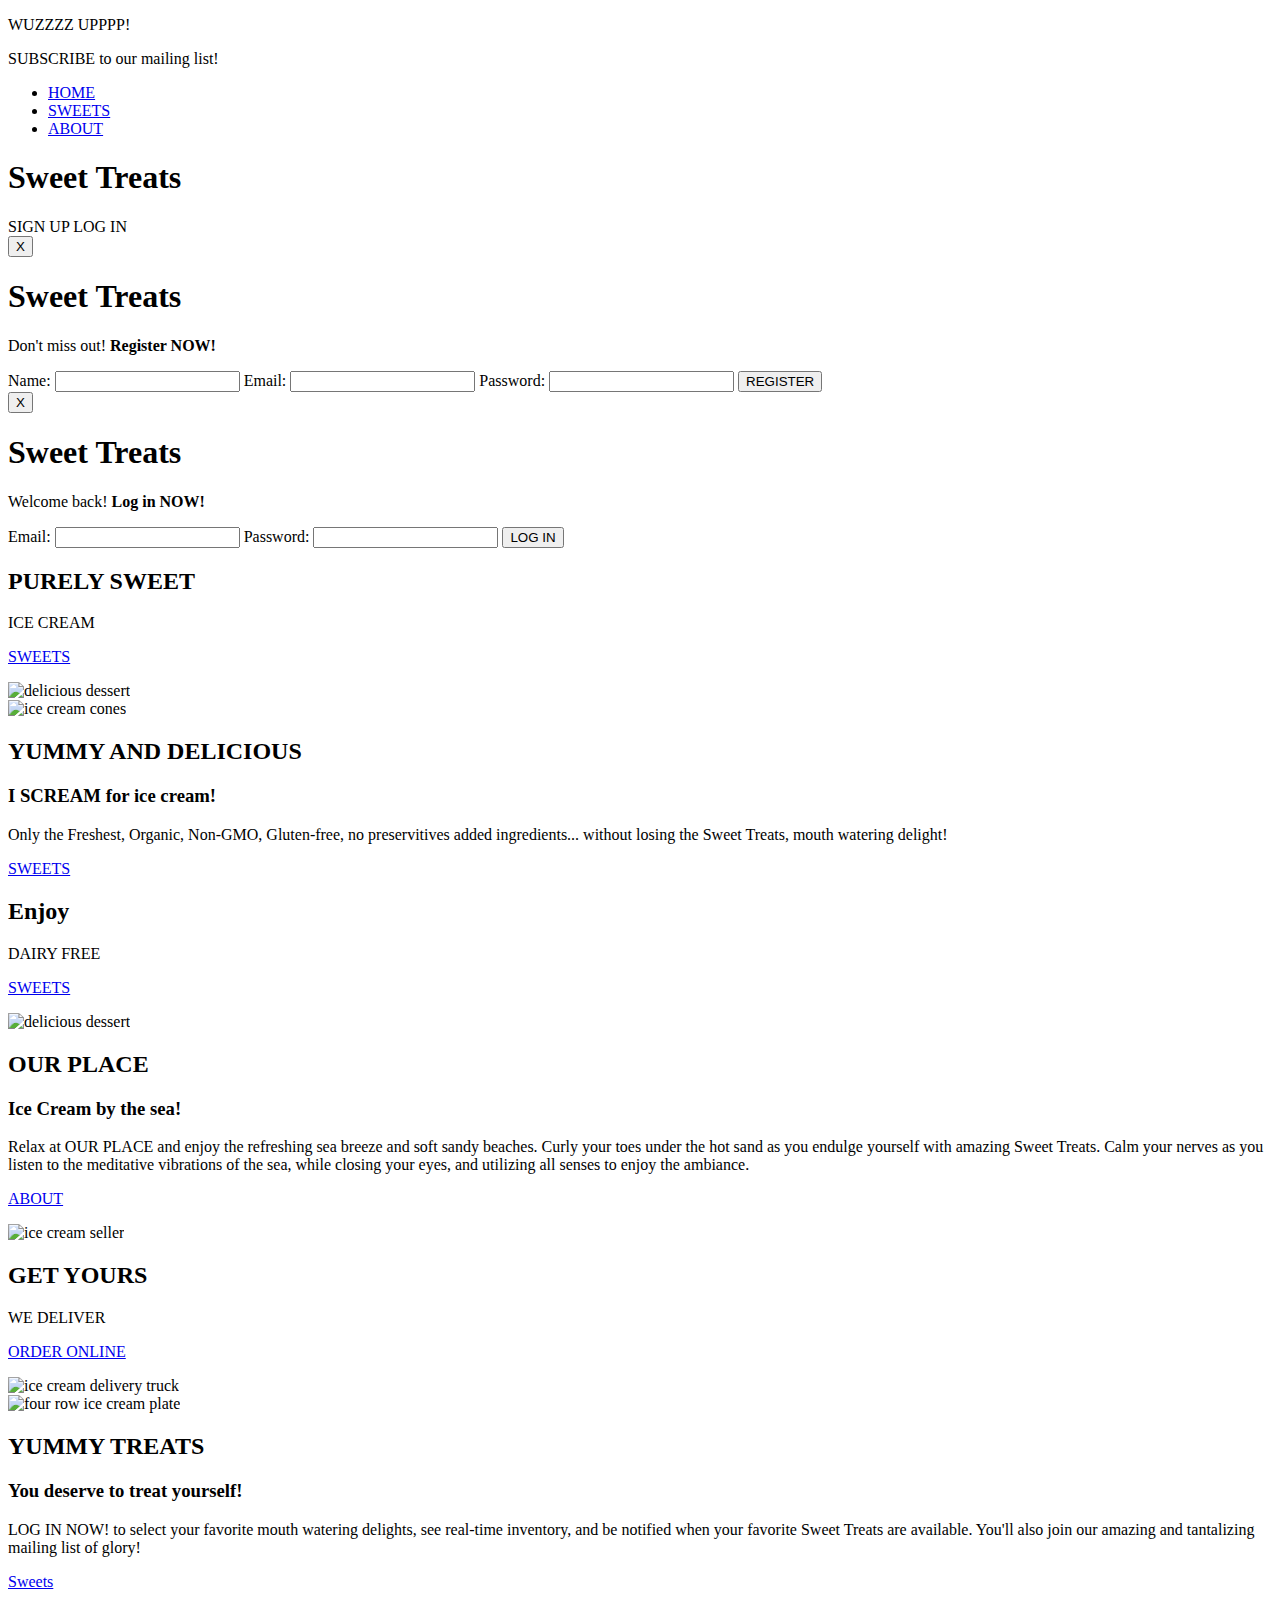
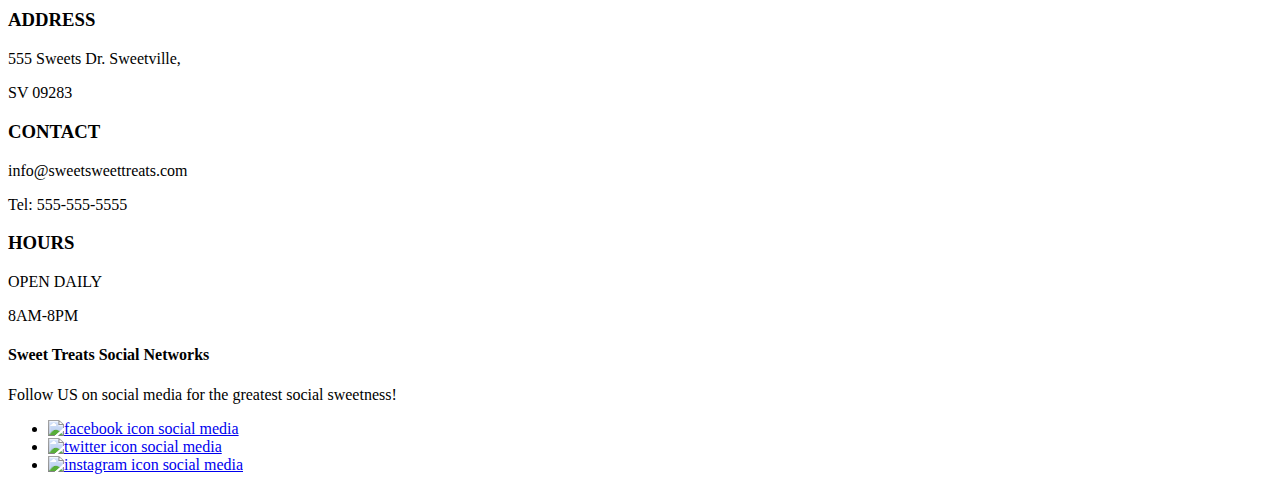
==== index.html @ 9bd10aa0 "Update index.html" ====
<!DOCTYPE html>
<html lang="en">
  <head>
    <meta charset="UTF-8" />
    <meta http-equiv="X-UA-Compatible" content="IE=edge" />
    <meta name="viewport" content="width=device-width, initial-scale=1.0" />
    <link rel="preconnect" href="https://fonts.googleapis.com" />
    <link rel="preconnect" href="https://fonts.gstatic.com" crossorigin />
    <link
      href="https://fonts.googleapis.com/css2?family=Princess+Sofia&display=swap"
      rel="stylesheet"
    />
    <link
      href="https://fonts.googleapis.com/css2?family=Roboto&display=swap"
      rel="stylesheet"
    />

    <link
      href="https://fonts.googleapis.com/css2?family=Montserrat:wght@700&display=swap"
      rel="stylesheet"
    />
    <link rel="icon" href="img/favicon32.png" />
    <link rel="stylesheet" href="css/index.css" />
    <title>Sweet Treats</title>
  </head>
  <body>
    <p>WUZZZZ UPPPP!</p>
    <!-- Announcement Banner START -->
    <section class="announcement-banner">
      <p>SUBSCRIBE to our mailing list!</p>
    </section>
    <!-- Announcement Banner END -->

    <!-- Header START -->
    <header class="main-header">
      <nav class="width3">
        <ul class="nav-menu">
          <li><a href="index.html">HOME</a></li>

          <li><a href="flavors.html">SWEETS</a></li>
          <!-- <li><a href="inventory.html">ORDER ONLINE</a></li> -->
          <li><a href="about.html">ABOUT</a></li>
        </ul>
      </nav>
      <div class="width3"><h1 class="brand">Sweet Treats</h1></div>
      <div class="width3 log-in">
        <a id="sign-up">SIGN UP</a>
        <a id="log-in">LOG IN</a>
      </div>
    </header>
    <!-- Header END -->

    <!-- SIGN UP FORM START  -->
    <section class="form-container animate hidden">
      <button class="form-close-btn dark-button" type="button">X</button>
      <div class="form-brand">
        <h1 class="brand">Sweet Treats</h1>
      </div>
      <p>Don't miss out! <strong>Register NOW!</strong></p>
      <div id="register-message" class="register-message"></div>
      <form
        id="register"
        class="form-input-container"
        name="st-register"
        method="POST"
      >
        <label for="name">Name:</label>
        <input type="text" name="name" maxlength="256" required />
        <label for="email">Email:</label>
        <input type="email" name="email" maxlength="256" required />
        <label for="password">Password:</label>
        <input type="password" name="password" maxlength="256" required />
        <button class="dark-button" type="submit">REGISTER</button>
      </form>
    </section>

    <!-- SIGN UP FORM END -->

    <!-- LOG IN FORM START  -->
    <section class="form-container animate hidden">
      <button class="form-close-btn dark-button" type="button">X</button>
      <div class="form-brand">
        <h1 class="brand">Sweet Treats</h1>
      </div>
      <p>Welcome back! <strong>Log in NOW!</strong></p>
      <div id="login-message" class="login-message"></div>

      <form
        id="login"
        class="form-input-container"
        name="st-login"
        method="POST"
      >
        <label for="email">Email:</label>
        <input type="email" name="email" maxlength="256" required />
        <label for="password">Password:</label>
        <input
          id="password"
          type="password"
          name="password"
          maxlength="256"
          required
        />
        <button class="dark-button" type="submit">LOG IN</button>
      </form>
    </section>

    <!-- LOG IN FORM END -->

    <!-- Menu START -->
    <section class="menu-section">
      <h2 class="white-font z-text">PURELY SWEET</h2>
      <p class="menu-text white-font z-text">ICE CREAM</p>
      <p>
        <a class="button white-font z-text" href="flavors.html">SWEETS</a>
      </p>
      <img class="menu-img" src="img/menu-bg.png" alt="delicious dessert" />
    </section>
    <!-- Menu END -->

    <!-- FLavors START -->
    <section class="flavors-section overflow">
      <div class="width2 overflow">
        <img src="img/ice-cream.jpg" alt="ice cream cones" />
      </div>
      <div class="width2 flavors-text">
        <div class="text-width">
          <h2>YUMMY AND DELICIOUS</h2>
          <h3>I SCREAM for ice cream!</h3>
          <p>
            Only the Freshest, Organic, Non-GMO, Gluten-free, no preservitives
            added ingredients... without losing the
            <span class="brand">Sweet Treats</span>, mouth watering delight!
          </p>
          <p>
            <a class="dark-button" href="flavors.html">SWEETS</a>
          </p>
        </div>
      </div>
    </section>
    <!-- Flavors END -->

    <!-- Enjoy START -->
    <section class="enjoy-section">
      <h2 class="mt white-font z-text">Enjoy</h2>
      <p class="enjoy-text white-font z-text">DAIRY FREE</p>
      <p>
        <a class="button white-font z-text" href="flavors.html">SWEETS</a>
      </p>
      <img
        class="enjoy-img"
        src="img/enjoy-ice-cream.png"
        alt="delicious dessert"
      />
    </section>
    <!-- Enjoy END -->

    <!-- Our place START -->
    <section class="ourplace-section overflow">
      <div class="width2 ourplace-text">
        <div>
          <h2>OUR PLACE</h2>
          <h3>Ice Cream by the sea!</h3>
          <p>
            Relax at OUR PLACE and enjoy the refreshing sea breeze and soft
            sandy beaches. Curly your toes under the hot sand as you endulge
            yourself with amazing <span class="brand">Sweet Treats</span>. Calm
            your nerves as you listen to the meditative vibrations of the sea,
            while closing your eyes, and utilizing all senses to enjoy the
            ambiance.
          </p>
          <p>
            <a class="dark-button" href="flavors.html">ABOUT</a>
          </p>
        </div>
      </div>
      <div class="width2 overflow">
        <img src="img/ice-cream-seller.jpg" alt="ice cream seller" />
      </div>
    </section>
    <!-- Our place END -->

    <!-- Get yours START -->
    <section class="getyours-section">
      <h2 class="mt white-font z-text">GET YOURS</h2>
      <p class="getyours-text white-font z-text">WE DELIVER</p>
      <p>
        <a class="button white-font z-text" href="flavors.html">ORDER ONLINE</a>
      </p>
      <img
        class="getyours-img"
        src="img/delivery-truck.png"
        alt="ice cream delivery truck"
      />
    </section>
    <!-- Get yours END -->

    <!-- Desserts START -->
    <section class="desserts-section overflow">
      <div class="width2 overflow">
        <img src="img/dessert.jpg" alt="four row ice cream plate" />
      </div>
      <div class="width2 desserts-text">
        <h2>YUMMY TREATS</h2>
        <h3>You deserve to treat yourself!</h3>
        <p>
          LOG IN NOW! to select your favorite mouth watering delights, see
          real-time inventory, and be notified when your favorite Sweet Treats
          are available. You'll also join our amazing and tantalizing mailing
          list of glory!
        </p>
        <p>
          <a class="dark-button" href="flavors.html">Sweets</a>
        </p>
      </div>
    </section>
    <!-- Desserts END -->

    <!-- Footer START -->
    <footer class="footer-section">
      <div class="address-text width2">
        <div class="width3 address-text-content">
          <h3>ADDRESS</h3>
          <p>555 Sweets Dr. Sweetville,</p>
          <p>SV 09283</p>
        </div>
        <div class="width3 address-text-content">
          <h3>CONTACT</h3>
          <p>info@sweetsweettreats.com</p>
          <p>Tel: 555-555-5555</p>
        </div>
        <div class="width3 address-text-content">
          <h3>HOURS</h3>
          <p>OPEN DAILY</p>
          <p>8AM-8PM</p>
        </div>
      </div>
      <!-- <div class="width2 mailing-list">
        <h3>JOIN our <span class="brand">Sweet Treats</span> MAILING LIST!</h3>
        <form name="contact" method="POST">
          <label for="email"
            >Email: <input type="email" name="email" maxlength="256" required
          /></label>
          <div data-netlify-recaptcha="true"></div>
          <button id="contact-btn" class="dark-button form-btn" type="submit">
            SUBSCRIBE
          </button>
        </form>
        <div> -->
      <div class="width2 social-img">
        <h4><span class="brand">Sweet Treats</span> Social Networks</h4>
        <p>Follow US on social media for the greatest social sweetness!</p>
        <ul>
          <li>
            <a href="https://twitter.com"
              ><img src="img/fb.svg" alt="facebook icon social media"
            /></a>
          </li>
          <li>
            <a href="https://facebook.com"
              ><img src="img/tweet.svg" alt="twitter icon social media"
            /></a>
          </li>
          <li>
            <a href="https://instagram.com"
              ><img src="img/instagram.svg" alt="instagram icon social media"
            /></a>
          </li>
        </ul>
      </div>
    </footer>
    <!-- Footer END -->
    <script src="js/index.js"></script>
  </body>
</html>
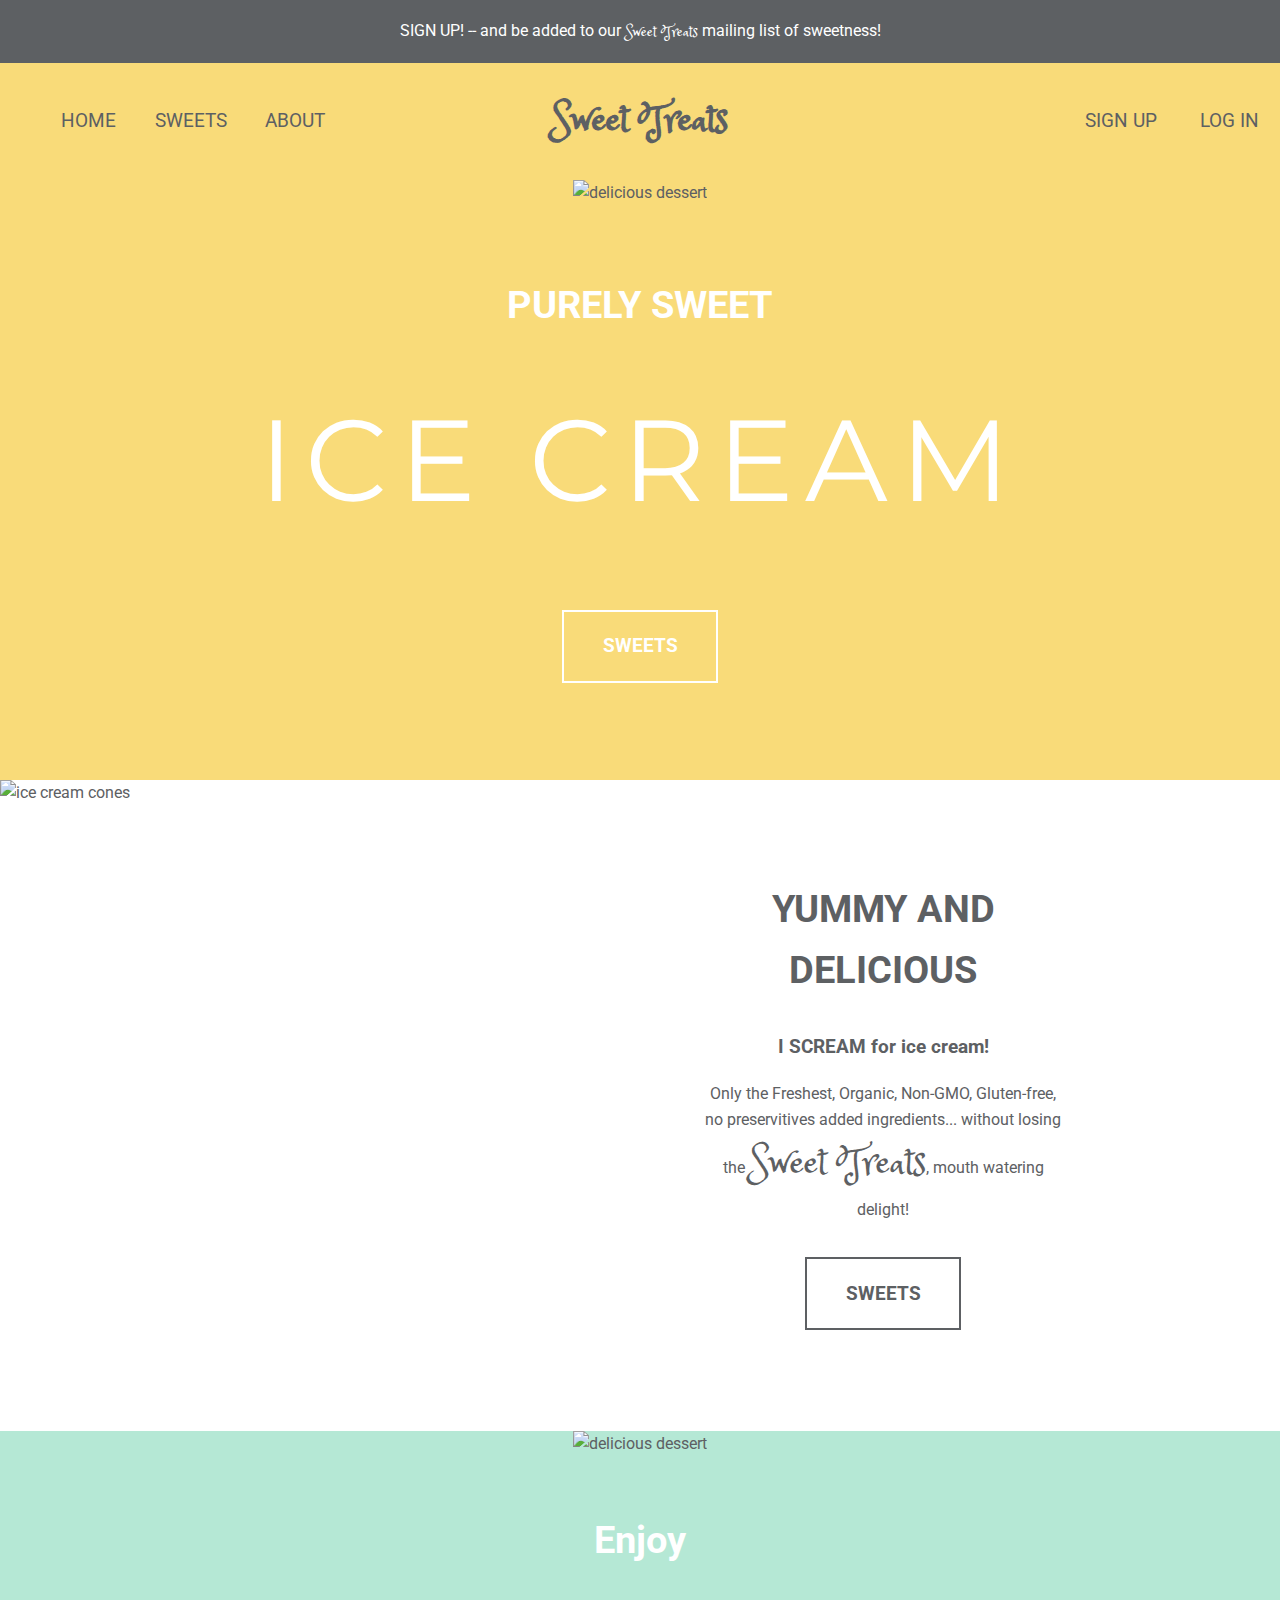
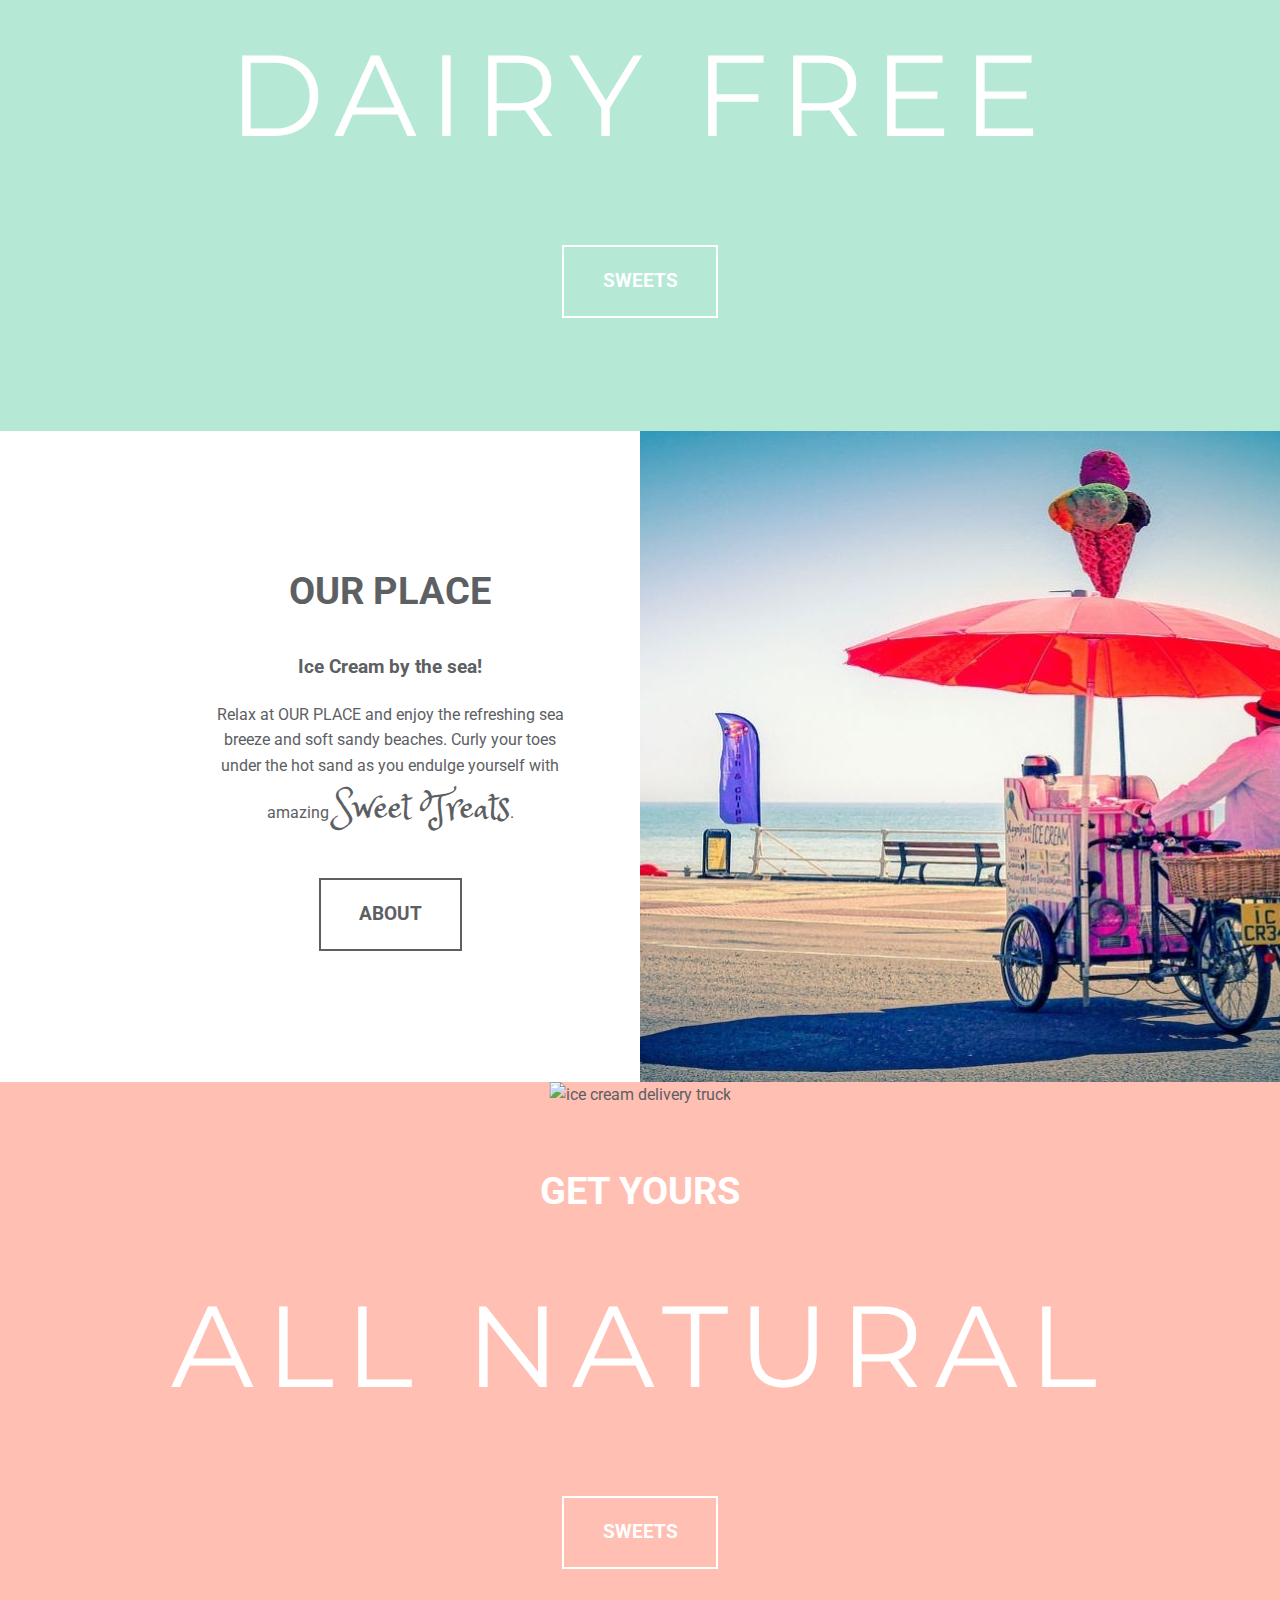
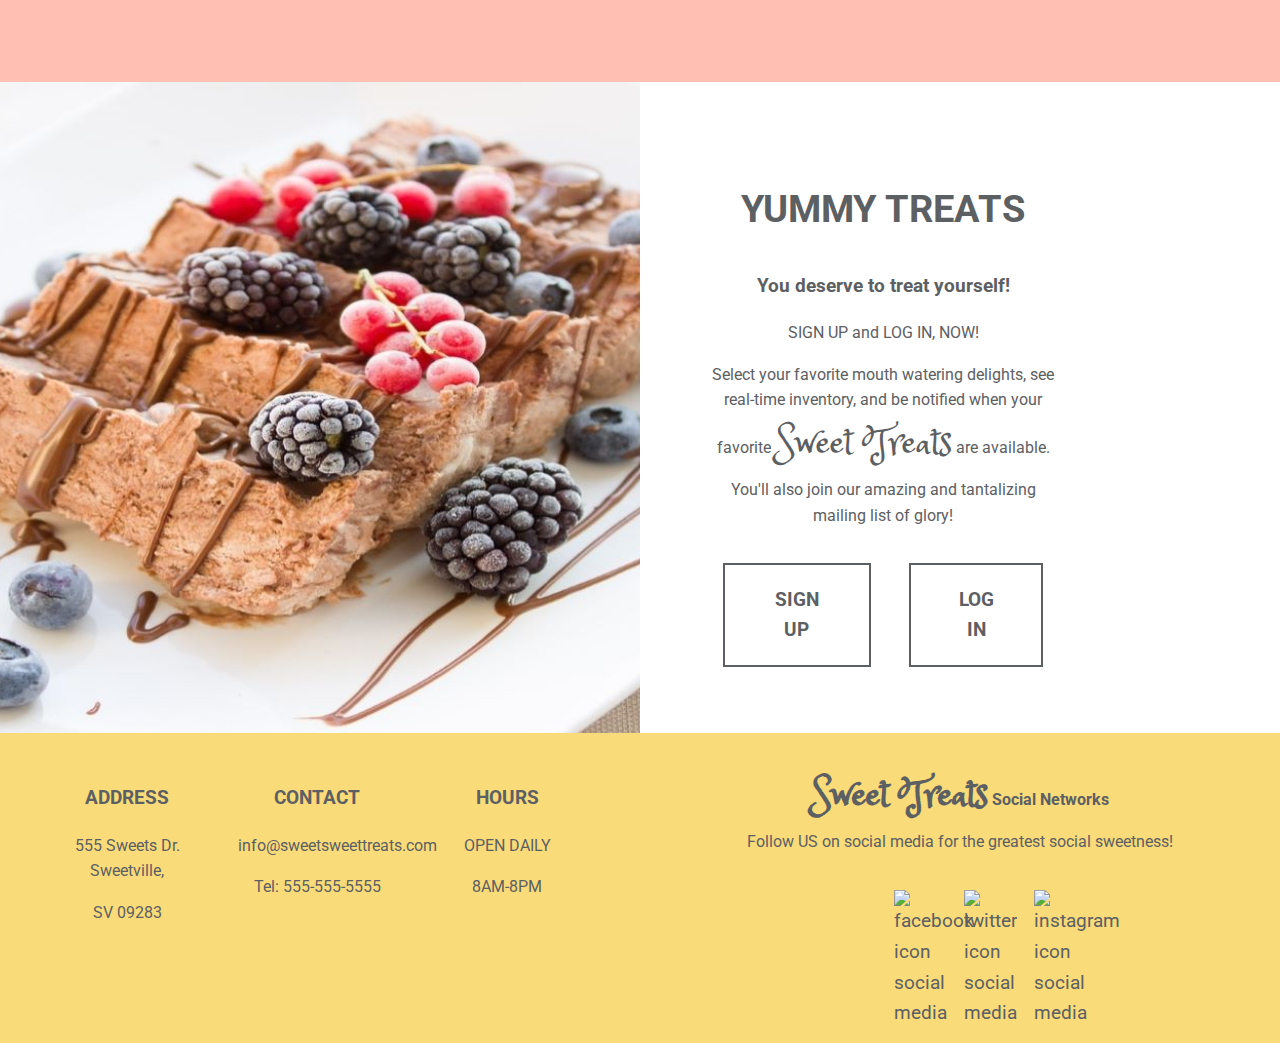
==== commit ca70fb1e: "Merge pull request #2 from steveWhoCodes/development" ====
--- a/index.html
+++ b/index.html
@@ -24,10 +24,12 @@
     <title>Sweet Treats</title>
   </head>
   <body>
-    <p>WUZZZZ UPPPP!</p>
     <!-- Announcement Banner START -->
     <section class="announcement-banner">
-      <p>SUBSCRIBE to our mailing list!</p>
+      <p>
+        SIGN UP! -- and be added to our
+        <span class="brand">Sweet Treats</span> mailing list of sweetness!
+      </p>
     </section>
     <!-- Announcement Banner END -->
 
@@ -37,7 +39,7 @@
         <ul class="nav-menu">
           <li><a href="index.html">HOME</a></li>
 
-          <li><a href="flavors.html">SWEETS</a></li>
+          <li><a href="sweets.html">SWEETS</a></li>
           <!-- <li><a href="inventory.html">ORDER ONLINE</a></li> -->
           <li><a href="about.html">ABOUT</a></li>
         </ul>
@@ -112,7 +114,7 @@
       <h2 class="white-font z-text">PURELY SWEET</h2>
       <p class="menu-text white-font z-text">ICE CREAM</p>
       <p>
-        <a class="button white-font z-text" href="flavors.html">SWEETS</a>
+        <a class="button white-font z-text" href="sweets.html">SWEETS</a>
       </p>
       <img class="menu-img" src="img/menu-bg.png" alt="delicious dessert" />
     </section>
@@ -133,7 +135,7 @@
             <span class="brand">Sweet Treats</span>, mouth watering delight!
           </p>
           <p>
-            <a class="dark-button" href="flavors.html">SWEETS</a>
+            <a class="dark-button" href="sweets.html">SWEETS</a>
           </p>
         </div>
       </div>
@@ -145,7 +147,7 @@
       <h2 class="mt white-font z-text">Enjoy</h2>
       <p class="enjoy-text white-font z-text">DAIRY FREE</p>
       <p>
-        <a class="button white-font z-text" href="flavors.html">SWEETS</a>
+        <a class="button white-font z-text" href="sweets.html">SWEETS</a>
       </p>
       <img
         class="enjoy-img"
@@ -164,13 +166,10 @@
           <p>
             Relax at OUR PLACE and enjoy the refreshing sea breeze and soft
             sandy beaches. Curly your toes under the hot sand as you endulge
-            yourself with amazing <span class="brand">Sweet Treats</span>. Calm
-            your nerves as you listen to the meditative vibrations of the sea,
-            while closing your eyes, and utilizing all senses to enjoy the
-            ambiance.
-          </p>
-          <p>
-            <a class="dark-button" href="flavors.html">ABOUT</a>
+            yourself with amazing <span class="brand">Sweet Treats</span>.
+          </p>
+          <p>
+            <a class="dark-button" href="sweets.html">ABOUT</a>
           </p>
         </div>
       </div>
@@ -183,9 +182,9 @@
     <!-- Get yours START -->
     <section class="getyours-section">
       <h2 class="mt white-font z-text">GET YOURS</h2>
-      <p class="getyours-text white-font z-text">WE DELIVER</p>
-      <p>
-        <a class="button white-font z-text" href="flavors.html">ORDER ONLINE</a>
+      <p class="getyours-text white-font z-text">ALL NATURAL</p>
+      <p>
+        <a class="button white-font z-text" href="sweets.html">SWEETS</a>
       </p>
       <img
         class="getyours-img"
@@ -201,17 +200,21 @@
         <img src="img/dessert.jpg" alt="four row ice cream plate" />
       </div>
       <div class="width2 desserts-text">
-        <h2>YUMMY TREATS</h2>
-        <h3>You deserve to treat yourself!</h3>
-        <p>
-          LOG IN NOW! to select your favorite mouth watering delights, see
-          real-time inventory, and be notified when your favorite Sweet Treats
-          are available. You'll also join our amazing and tantalizing mailing
-          list of glory!
-        </p>
-        <p>
-          <a class="dark-button" href="flavors.html">Sweets</a>
-        </p>
+        <div class="text-width">
+          <h2>YUMMY TREATS</h2>
+          <h3>You deserve to treat yourself!</h3>
+          <p>SIGN UP and LOG IN, NOW!</p>
+          <p>
+            Select your favorite mouth watering delights, see real-time
+            inventory, and be notified when your favorite
+            <span class="brand">Sweet Treats</span> are available. You'll also
+            join our amazing and tantalizing mailing list of glory!
+          </p>
+          <div class="desserts-btn">
+            <a id="btm-signup-btn" class="dark-button" href="#">SIGN UP</a>
+            <a id="btm-login-btn" class="dark-button" href="#">LOG IN</a>
+          </div>
+        </div>
       </div>
     </section>
     <!-- Desserts END -->
@@ -235,18 +238,7 @@
           <p>8AM-8PM</p>
         </div>
       </div>
-      <!-- <div class="width2 mailing-list">
-        <h3>JOIN our <span class="brand">Sweet Treats</span> MAILING LIST!</h3>
-        <form name="contact" method="POST">
-          <label for="email"
-            >Email: <input type="email" name="email" maxlength="256" required
-          /></label>
-          <div data-netlify-recaptcha="true"></div>
-          <button id="contact-btn" class="dark-button form-btn" type="submit">
-            SUBSCRIBE
-          </button>
-        </form>
-        <div> -->
+
       <div class="width2 social-img">
         <h4><span class="brand">Sweet Treats</span> Social Networks</h4>
         <p>Follow US on social media for the greatest social sweetness!</p>
--- a/css/index.css
+++ b/css/index.css
@@ -0,0 +1,477 @@
+:root {
+  --light-color: #fff;
+  --light-color-alpha: rgba(255, 255, 255, 0.7);
+  --dark-color: #000;
+  --dark-color-alpha: rgba(0, 0, 0, 0.7);
+  --font-color: #5d6063;
+  --link-color: #5995da;
+  --hover-color: #067ded;
+  --menu-background: #f9db79;
+  --enjoy-background: #b5e8d5;
+  --getyours-background: #ffbfb3;
+}
+
+/* GENERAL */
+* {
+  box-sizing: border-box;
+}
+
+html {
+  scroll-behavior: smooth;
+}
+
+html,
+body {
+  padding: 0;
+  margin: 0;
+}
+
+body {
+  font-family: "Roboto", sans-serif;
+  line-height: 1.6;
+  color: var(--font-color);
+}
+
+a {
+  text-decoration: none;
+  color: inherit;
+  margin: 1em;
+  font-size: 1.2rem;
+  transition: all 300ms ease;
+  display: inline-block;
+}
+
+li {
+  list-style: none;
+}
+
+h2 {
+  font-size: 2.4rem;
+}
+
+h4 {
+  margin-top: 2em;
+  margin-bottom: 0;
+}
+.hidden {
+  display: none;
+}
+
+.brand {
+  font-family: "Princess Sofia", cursive;
+  font-size: 2.5rem;
+  text-align: center;
+}
+
+.button {
+  padding: 1em 2em;
+  color: var(--light-color);
+  background: none;
+  border: 2px solid var(--light-color);
+  font-weight: bold;
+  transition: all 300ms ease;
+}
+
+.button:hover,
+.dark-button:hover {
+  background: var(--font-color);
+  border: 2px solid var(--font-color);
+  cursor: pointer;
+}
+
+.dark-button {
+  padding: 1em 2em;
+  border: 2px solid var(--font-color);
+  font-weight: bold;
+  transition: all 300ms ease;
+  display: inline-block;
+}
+
+.dark-button:hover {
+  color: var(--light-color);
+}
+
+.white-font {
+  color: var(--light-color);
+}
+
+.width3 {
+  width: 33%;
+}
+
+.width2 {
+  width: 50%;
+}
+
+.mt {
+  margin-top: 0;
+}
+
+.overflow {
+  overflow: hidden;
+}
+
+.text-width {
+  width: 70%;
+}
+
+/* Announcement banner */
+.announcement-banner {
+  background: var(--font-color);
+  text-align: center;
+  color: var(--light-color);
+  padding: 0.1em 0;
+}
+
+.announcement-banner span {
+  font-size: inherit;
+}
+
+/* Main Header */
+
+.main-header {
+  display: flex;
+  justify-content: space-around;
+  align-items: center;
+  flex-wrap: wrap;
+  background: var(--menu-background);
+  position: relative;
+}
+.main-header a:hover {
+  transform: translateY(-5px);
+  cursor: pointer;
+}
+.nav-menu {
+  display: flex;
+}
+
+.log-in {
+  text-align: right;
+}
+
+/* REGISTER LOG IN FORMS */
+
+.form-container {
+  background: var(--light-color-alpha);
+  width: 350px;
+  padding: 1em;
+  position: absolute;
+  top: 24px;
+  right: 24px;
+  z-index: 3;
+  box-shadow: 0 4px 8px -4px var(--font-color);
+}
+
+.form-container p {
+  text-align: center;
+}
+
+.form-input-container {
+  display: flex;
+  flex-direction: column;
+  background: var(--light-color-alpha);
+  padding: 1em;
+}
+
+.form-brand {
+  display: flex;
+  justify-content: center;
+  align-items: center;
+  margin-top: 1em;
+}
+
+.form-brand h1 {
+  font-size: 2rem;
+  margin: 0;
+}
+
+.form-brand img {
+  width: 80px;
+  top: 14%;
+  position: relative;
+}
+
+input {
+  border: 1px solid var(--font-color);
+  padding: 1em;
+  color: inherit;
+  font-family: inherit;
+  transition: all 300ms ease;
+  margin-bottom: 1em;
+  font-size: 1.2rem;
+}
+
+input:focus {
+  outline: none;
+}
+
+/* Add Zoom Animation */
+.animate {
+  animation: animatezoom 300ms;
+  transform-origin: top center;
+}
+
+@keyframes animatezoom {
+  from {
+    opacity: 0;
+  }
+  to {
+    opacity: 1;
+  }
+}
+
+/* Menu section | Enjoy section | Getyours section */
+.menu-section,
+.enjoy-section,
+.getyours-section {
+  background: var(--menu-background);
+  display: flex;
+  justify-content: center;
+  flex-direction: column;
+  align-items: center;
+  position: relative;
+  height: 600px;
+}
+
+.menu-text,
+.enjoy-text,
+.getyours-text {
+  font-size: 7.2rem;
+  font-family: "Montserrat", sans-serif;
+  letter-spacing: 0.1em;
+  margin: 0;
+  margin-bottom: 0.2em;
+}
+
+.z-text {
+  position: relative;
+  z-index: 2;
+}
+.menu-img,
+.enjoy-img,
+.getyours-img {
+  position: absolute;
+  top: 0;
+  left: 50%;
+  transform: translateX(-50%);
+  height: 600px;
+  z-index: 1;
+}
+
+/* Flavors section | Ourplace section | Desserts section*/
+
+.desserts-btn {
+  display: flex;
+}
+
+.flavors-section,
+.ourplace-section,
+.desserts-section {
+  display: flex;
+  flex-wrap: wrap;
+  height: 651px;
+}
+
+.flavors-text,
+.desserts-text {
+  text-align: center;
+  padding: 4em;
+  align-self: center;
+}
+
+.flavors-section img,
+.ourplace-section img,
+.desserts-section img {
+  width: 100%;
+  height: 100%;
+  object-fit: cover;
+}
+
+/* Enjoy section */
+.enjoy-section {
+  background: var(--enjoy-background);
+  height: 600px;
+}
+
+/* Ourplace section */
+
+.ourplace-text {
+  align-self: center;
+  text-align: center;
+  padding: 0 4em;
+  padding-left: 16%;
+}
+
+/* Getyours section */
+
+.getyours-section {
+  background: var(--getyours-background);
+  height: 600px;
+}
+
+/* Footer section */
+
+.footer-section {
+  background: var(--menu-background);
+  display: flex;
+  flex-wrap: wrap;
+}
+
+.address-text {
+  display: flex;
+  flex-wrap: wrap;
+  padding: 2em;
+}
+
+.address-text-content {
+  padding: 0 1em;
+  text-align: center;
+}
+
+.mailing-list {
+  width: 500px;
+  margin-left: 4em;
+}
+
+.mailing-list label {
+  font-size: 1.2rem;
+}
+
+.mailing-list input {
+  display: block;
+  font-size: 1.1em;
+  width: 100%;
+  padding: 0.5em;
+  margin-bottom: 1em;
+  border: 2px solid transparent;
+  transition: all 300ms ease;
+  font-family: inherit;
+  color: inherit;
+  font-weight: bold;
+}
+
+.mailing-list input:focus {
+  outline: none;
+  border: 2px solid var(--font-color);
+}
+
+.form-btn {
+  width: 100%;
+  font-size: 1.2rem;
+  padding: 0.5em 1em;
+  background: inherit;
+  color: inherit;
+}
+
+.form-btn:hover {
+  cursor: pointer;
+}
+
+.social-img {
+  display: flex;
+  flex-direction: column;
+  align-items: center;
+}
+
+.social-img p {
+  margin: 0;
+}
+
+.social-img ul {
+  display: flex;
+}
+
+.social-img a {
+  width: 32px;
+  height: 32px;
+  margin-left: 1em;
+  transition: all 300ms ease;
+}
+
+.social-img a:hover {
+  transform: translateY(-5px);
+}
+
+@media (max-width: 870px) {
+  /* GENERAL */
+
+  h1 {
+    margin: 0;
+  }
+
+  .text-width {
+    width: 100%;
+  }
+
+  .width3 {
+    width: 100%;
+    text-align: center;
+  }
+
+  .width2 {
+    width: 100%;
+    padding: 0;
+  }
+
+  /* ANNOUNCEMENT BANNER */
+  .announcement-banner p {
+    padding: 0 1em;
+  }
+
+  /* MAIN HEADER */
+
+  .nav-menu {
+    justify-content: center;
+  }
+  .nav-menu {
+    margin: 0;
+    padding: 0;
+  }
+
+  /* Menu section | Enjoy section | Getyours section */
+
+  .menu-text,
+  .enjoy-text,
+  .getyours-text {
+    font-size: 4.2rem;
+    text-align: center;
+  }
+
+  /* Ourplace section */
+
+  .ourplace-text {
+    padding: 1em;
+  }
+
+  /* Flavors section | Ourplace section | Desserts section*/
+
+  .flavors-text,
+  .desserts-text {
+    padding: 1em;
+  }
+  .flavors-section,
+  .ourplace-section,
+  .desserts-section {
+    height: auto;
+  }
+
+  .address-text {
+    width: 100%;
+    padding: 1em;
+  }
+
+  .social-img {
+    padding: 1em;
+    text-align: center;
+  }
+}
+
+@media (max-width: 400px) {
+  /* Register / Log in form */
+
+  .form-container {
+    width: 375px;
+    top: 0;
+    right: 0;
+  }
+}
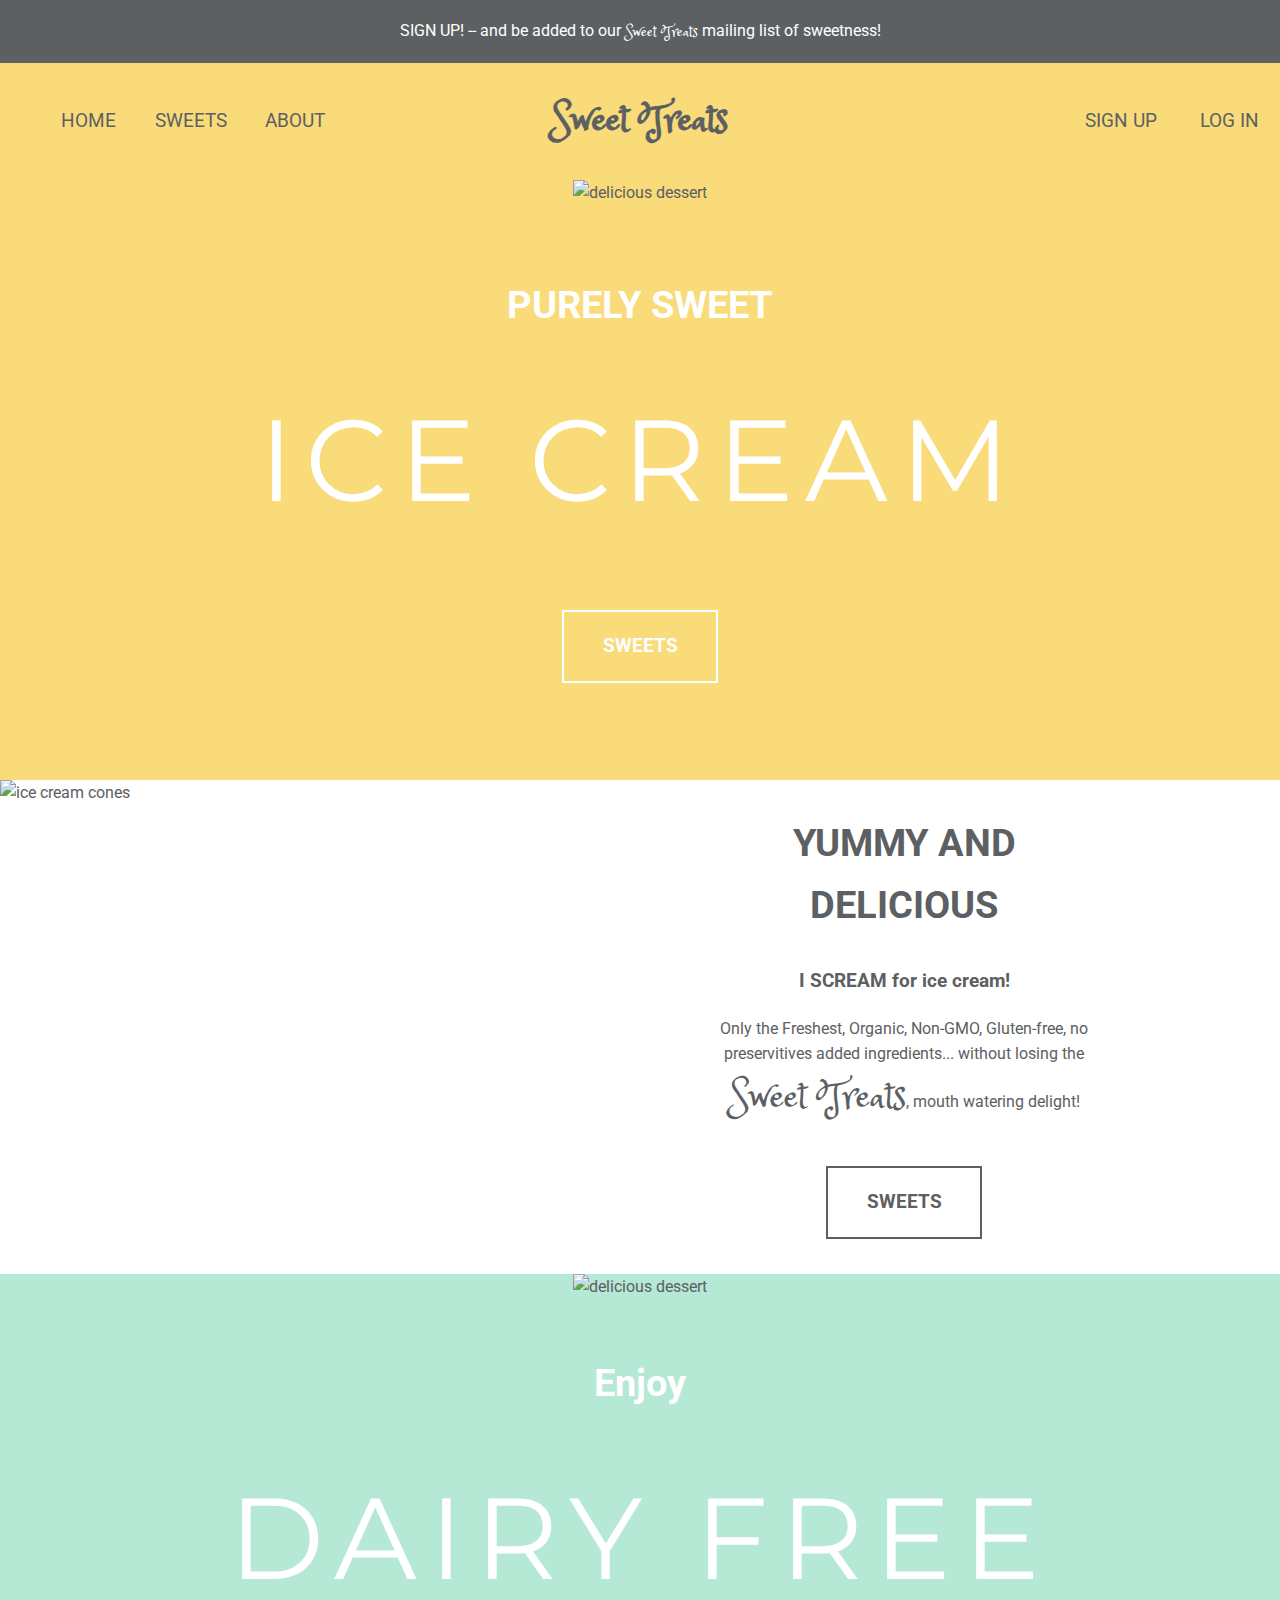
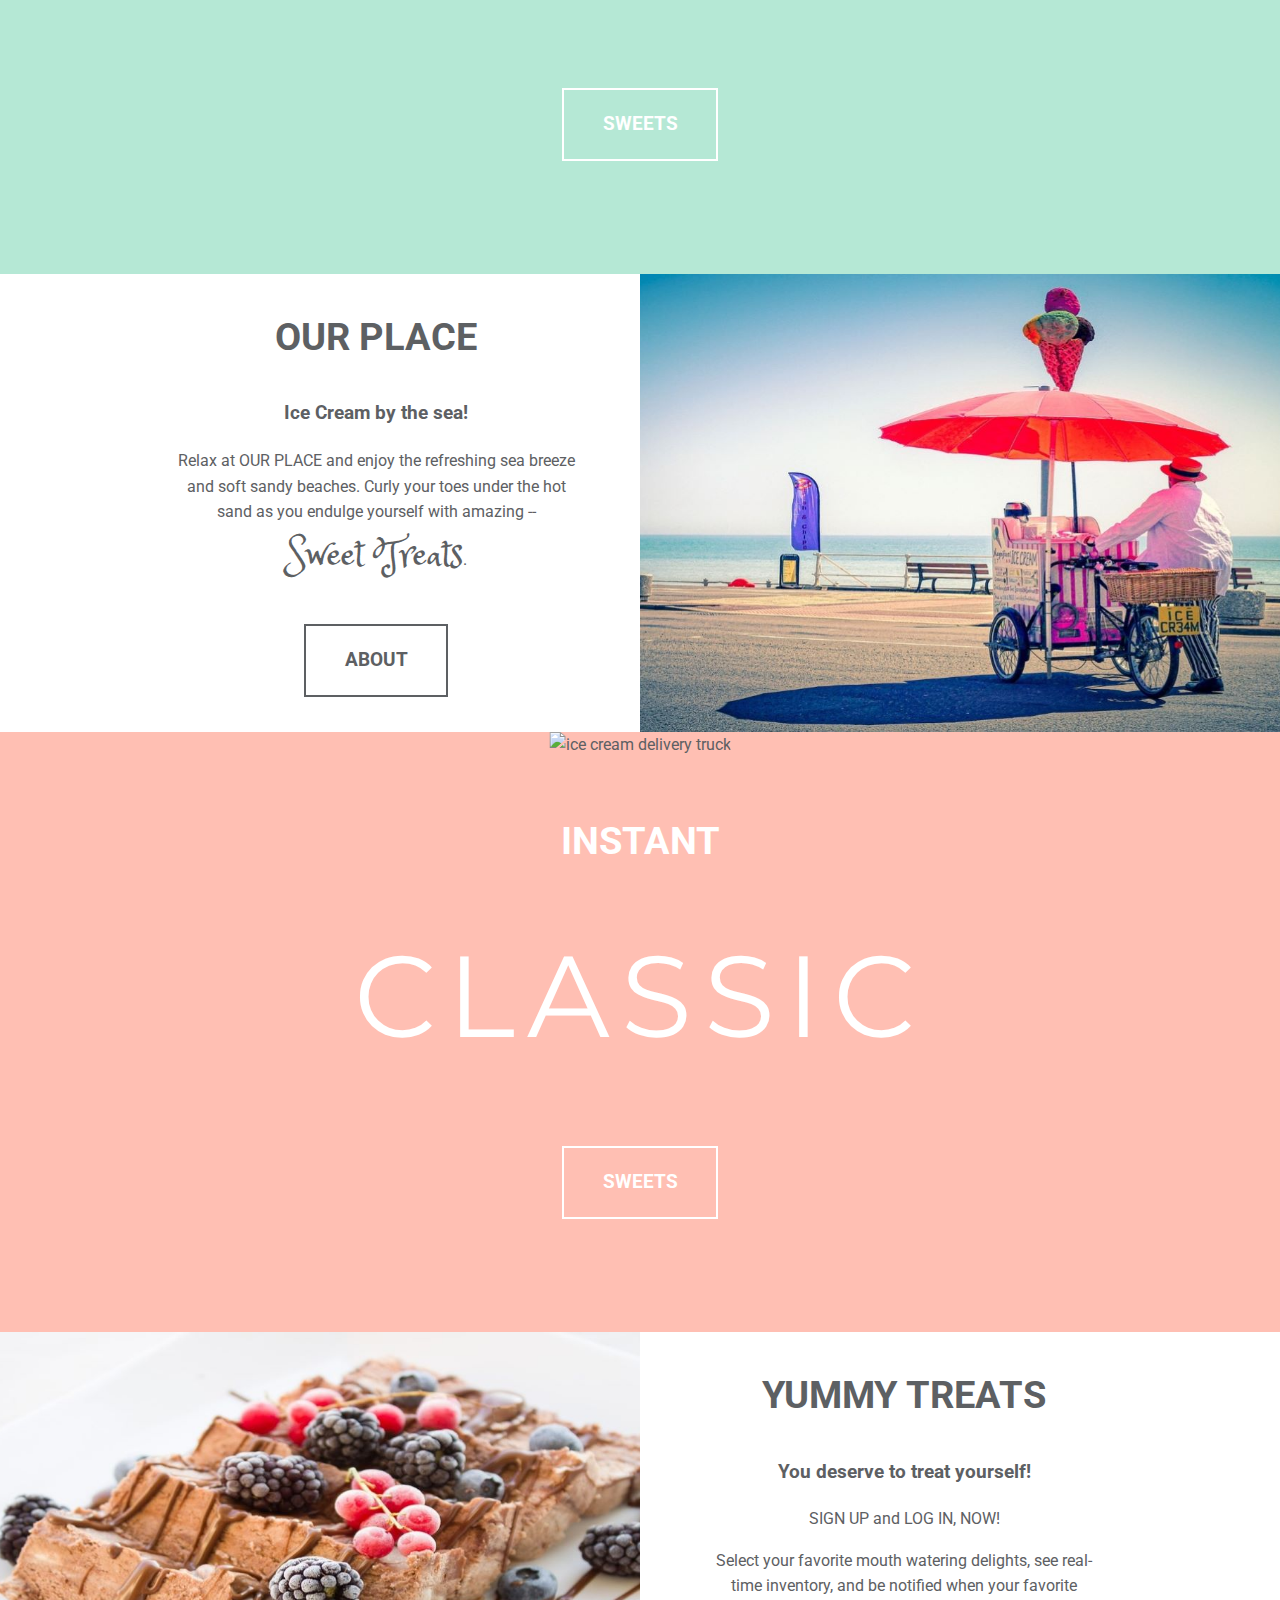
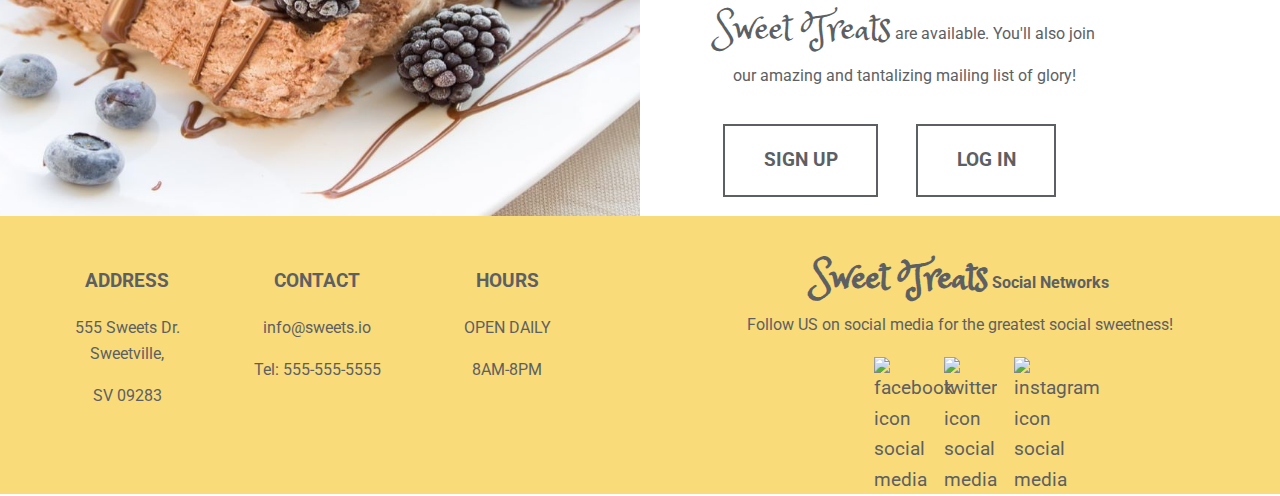
==== commit 9edecc72: "Merge pull request #5 from steveWhoCodes/development" ====
--- a/index.html
+++ b/index.html
@@ -40,7 +40,6 @@
           <li><a href="index.html">HOME</a></li>
 
           <li><a href="sweets.html">SWEETS</a></li>
-          <!-- <li><a href="inventory.html">ORDER ONLINE</a></li> -->
           <li><a href="about.html">ABOUT</a></li>
         </ul>
       </nav>
@@ -160,13 +159,13 @@
     <!-- Our place START -->
     <section class="ourplace-section overflow">
       <div class="width2 ourplace-text">
-        <div>
+        <div class="text-width">
           <h2>OUR PLACE</h2>
           <h3>Ice Cream by the sea!</h3>
           <p>
             Relax at OUR PLACE and enjoy the refreshing sea breeze and soft
             sandy beaches. Curly your toes under the hot sand as you endulge
-            yourself with amazing <span class="brand">Sweet Treats</span>.
+            yourself with amazing -- <span class="brand">Sweet Treats</span>.
           </p>
           <p>
             <a class="dark-button" href="sweets.html">ABOUT</a>
@@ -181,8 +180,8 @@
 
     <!-- Get yours START -->
     <section class="getyours-section">
-      <h2 class="mt white-font z-text">GET YOURS</h2>
-      <p class="getyours-text white-font z-text">ALL NATURAL</p>
+      <h2 class="mt white-font z-text">INSTANT</h2>
+      <p class="getyours-text white-font z-text">CLASSIC</p>
       <p>
         <a class="button white-font z-text" href="sweets.html">SWEETS</a>
       </p>
@@ -229,7 +228,7 @@
         </div>
         <div class="width3 address-text-content">
           <h3>CONTACT</h3>
-          <p>info@sweetsweettreats.com</p>
+          <p>info@sweets.io</p>
           <p>Tel: 555-555-5555</p>
         </div>
         <div class="width3 address-text-content">
--- a/css/index.css
+++ b/css/index.css
@@ -1,14 +1,11 @@
 :root {
   --light-color: #fff;
   --light-color-alpha: rgba(255, 255, 255, 0.7);
-  --dark-color: #000;
-  --dark-color-alpha: rgba(0, 0, 0, 0.7);
   --font-color: #5d6063;
-  --link-color: #5995da;
-  --hover-color: #067ded;
   --menu-background: #f9db79;
   --enjoy-background: #b5e8d5;
   --getyours-background: #ffbfb3;
+  --about-html-background: #c3a9d4;
 }
 
 /* GENERAL */
@@ -112,7 +109,7 @@
 }
 
 .text-width {
-  width: 70%;
+  max-width: 400px;
 }
 
 /* Announcement banner */
@@ -129,7 +126,9 @@
 
 /* Main Header */
 
-.main-header {
+.main-header,
+.about-main-header,
+.sweets-main-header {
   display: flex;
   justify-content: space-around;
   align-items: center;
@@ -137,7 +136,9 @@
   background: var(--menu-background);
   position: relative;
 }
-.main-header a:hover {
+.main-header a:hover,
+.about-main-header a:hover,
+.sweets-main-header a:hover {
   transform: translateY(-5px);
   cursor: pointer;
 }
@@ -223,7 +224,9 @@
 /* Menu section | Enjoy section | Getyours section */
 .menu-section,
 .enjoy-section,
-.getyours-section {
+.getyours-section,
+.about-menu-section,
+.sweets-menu-section {
   background: var(--menu-background);
   display: flex;
   justify-content: center;
@@ -241,6 +244,7 @@
   letter-spacing: 0.1em;
   margin: 0;
   margin-bottom: 0.2em;
+  text-align: center;
 }
 
 .z-text {
@@ -264,18 +268,21 @@
   display: flex;
 }
 
+.desserts-section {
+  position: relative;
+}
+
 .flavors-section,
 .ourplace-section,
 .desserts-section {
   display: flex;
   flex-wrap: wrap;
-  height: 651px;
 }
 
 .flavors-text,
 .desserts-text {
   text-align: center;
-  padding: 4em;
+  padding: 0 4em;
   align-self: center;
 }
 
@@ -296,10 +303,11 @@
 /* Ourplace section */
 
 .ourplace-text {
-  align-self: center;
-  text-align: center;
+  display: flex;
+  justify-content: flex-end;
+  align-items: center;
   padding: 0 4em;
-  padding-left: 16%;
+  text-align: center;
 }
 
 /* Getyours section */
@@ -379,6 +387,8 @@
 
 .social-img ul {
   display: flex;
+  margin: 0;
+  padding: 0;
 }
 
 .social-img a {
@@ -392,6 +402,26 @@
   transform: translateY(-5px);
 }
 
+/*////////////////////////////// 
+// ABOUT.HTML
+ ////////////////////////////*/
+
+/* MAIN HEADER | MENU SECTION*/
+.about-main-header,
+.about-menu-section {
+  background: var(--about-html-background);
+}
+
+/*////////////////////////////// 
+// SWEETS.HTML
+ ////////////////////////////*/
+
+/* MAIN HEADER | MENU SECTION*/
+.sweets-main-header,
+.sweets-menu-section {
+  background: var(--enjoy-background);
+}
+
 @media (max-width: 870px) {
   /* GENERAL */
 
@@ -400,7 +430,7 @@
   }
 
   .text-width {
-    width: 100%;
+    max-width: 100%;
   }
 
   .width3 {
@@ -455,14 +485,18 @@
     height: auto;
   }
 
+  .desserts-btn {
+    justify-content: center;
+  }
+
+  /* FOOTER */
+  .social-img {
+    padding: 1em;
+    text-align: center;
+  }
   .address-text {
     width: 100%;
     padding: 1em;
-  }
-
-  .social-img {
-    padding: 1em;
-    text-align: center;
   }
 }
 
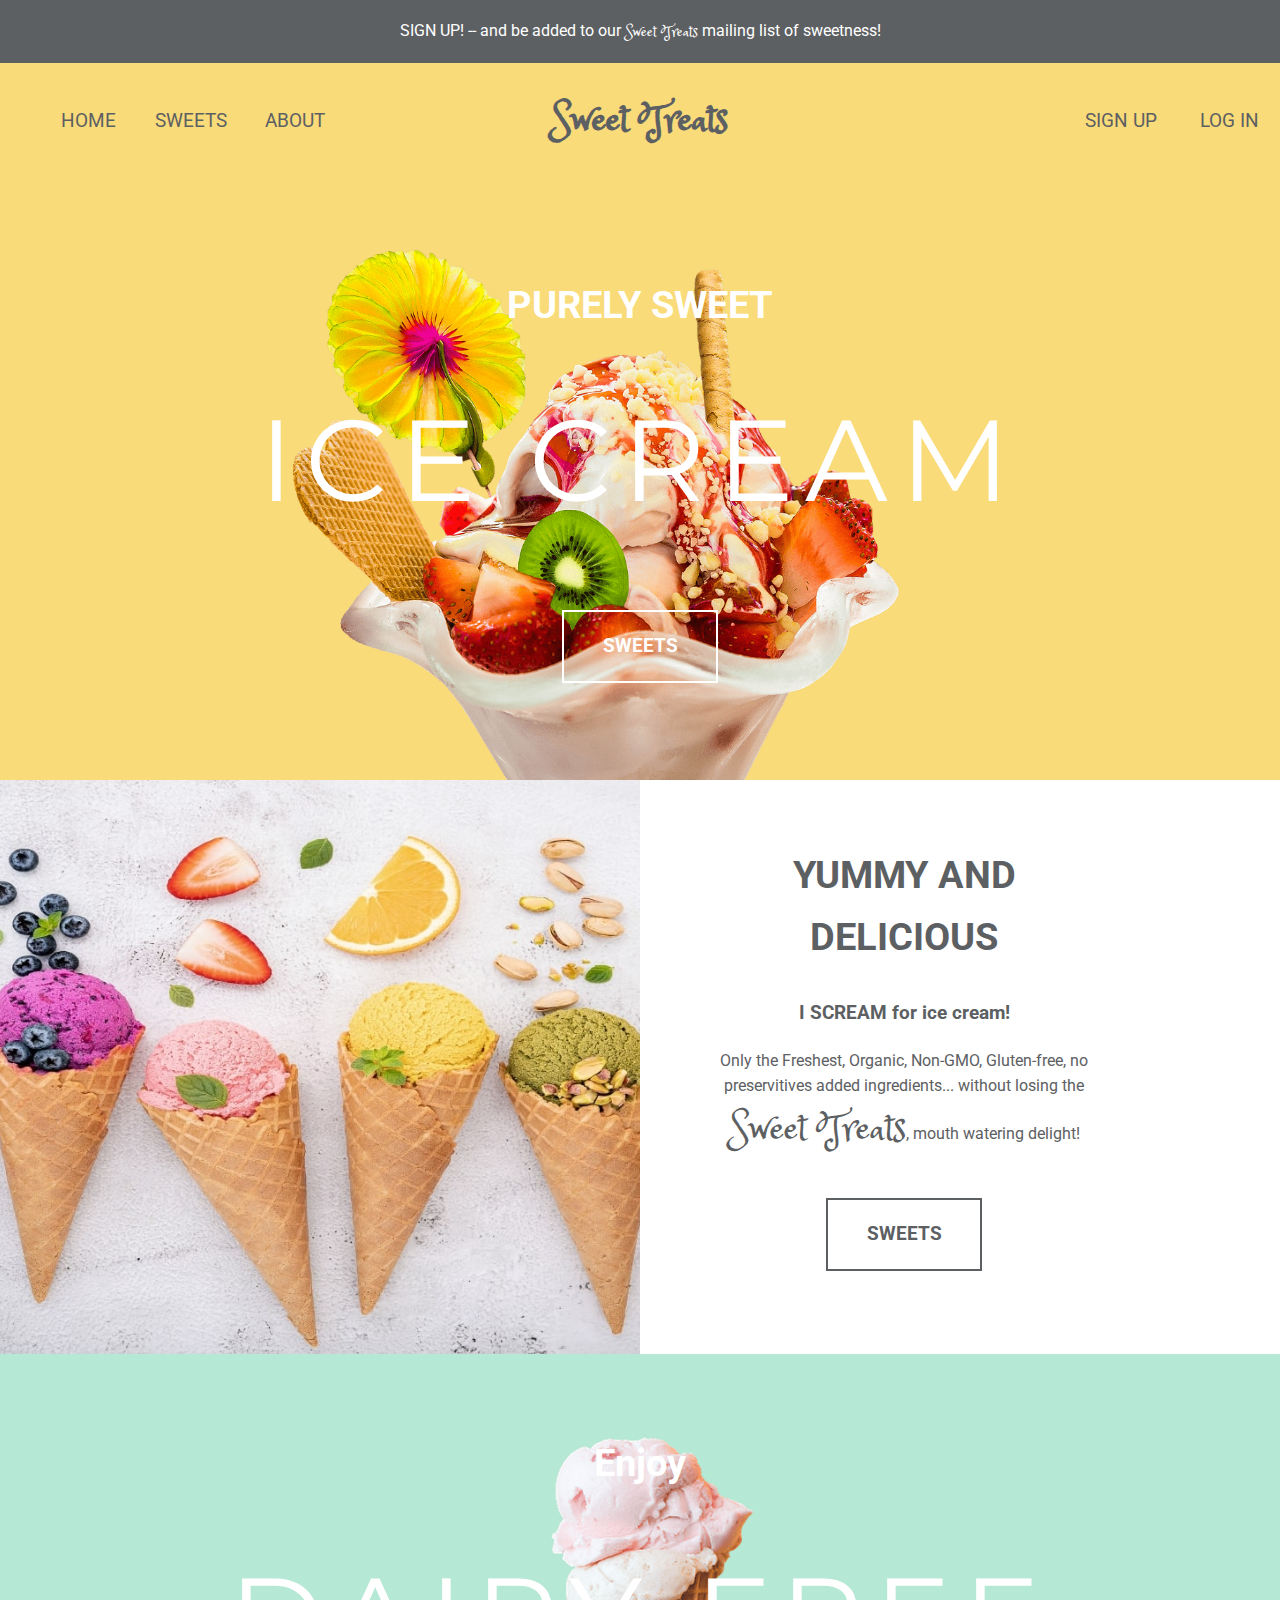
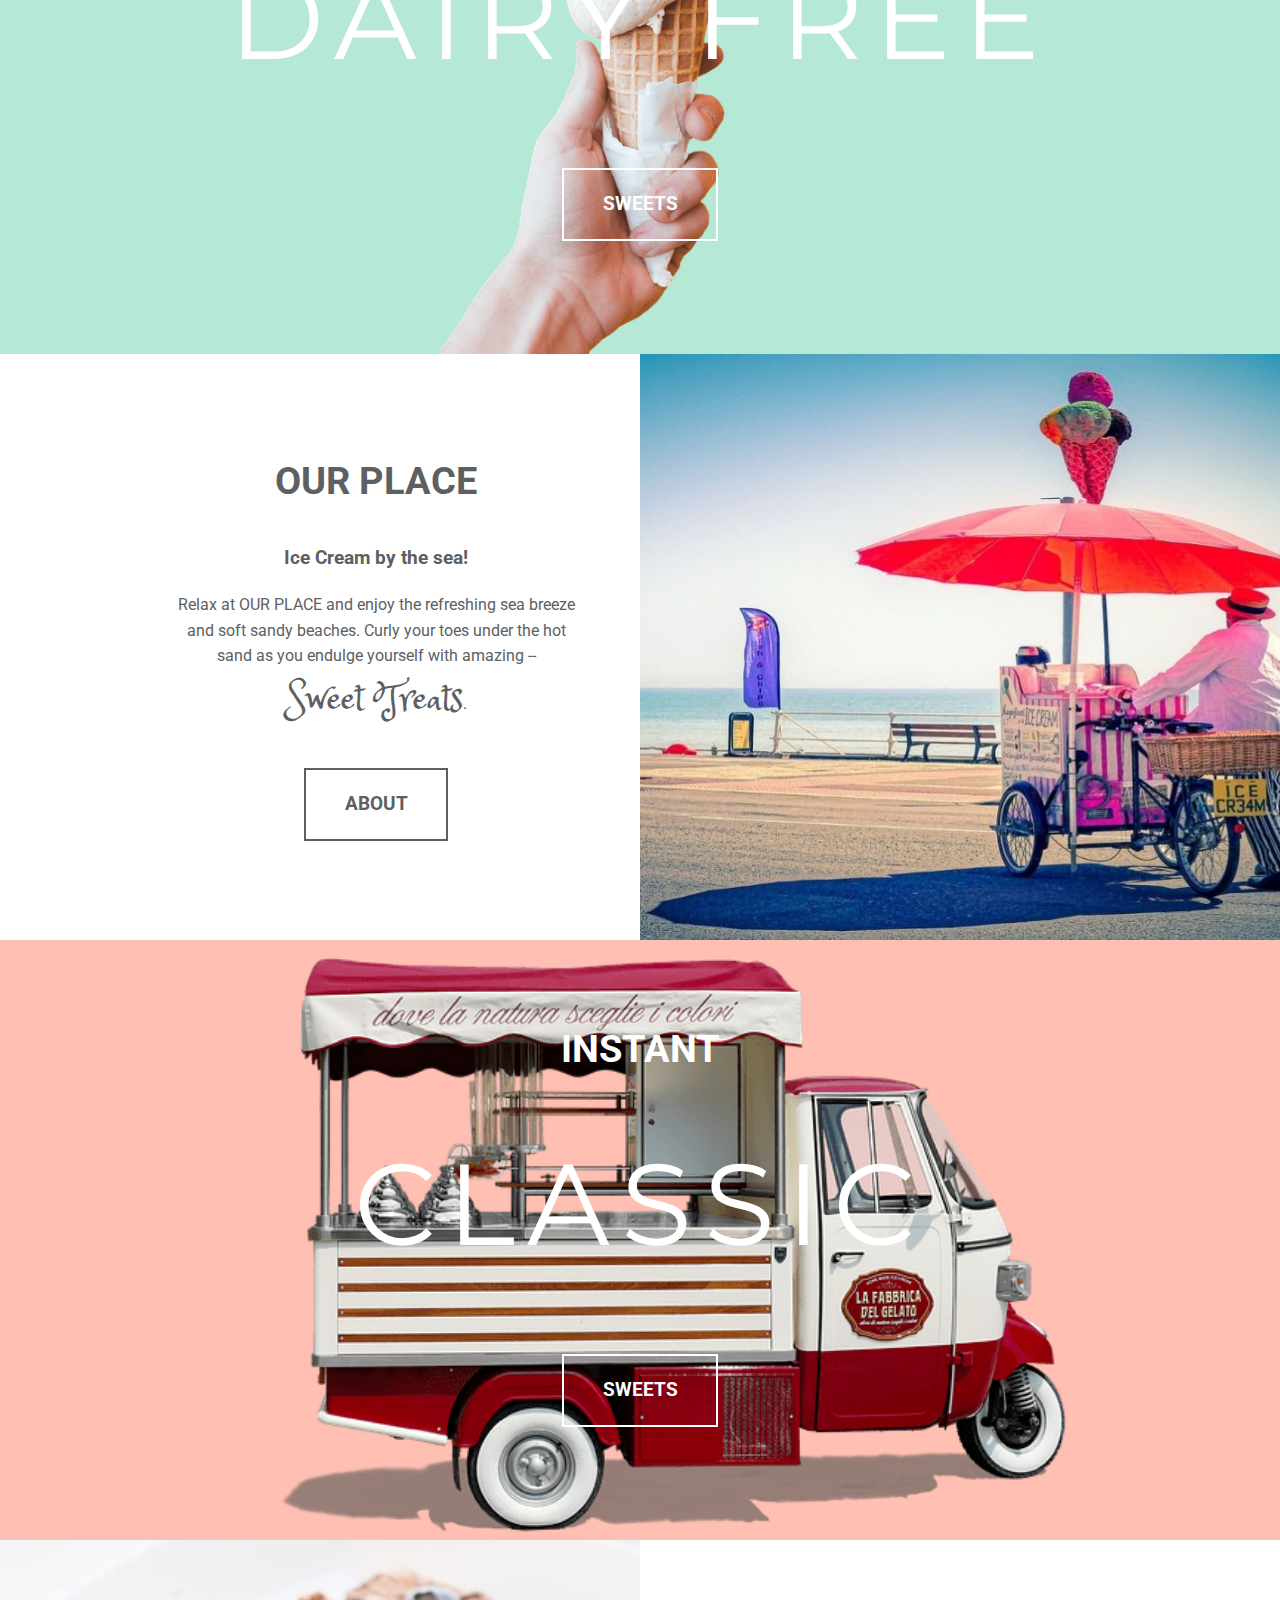
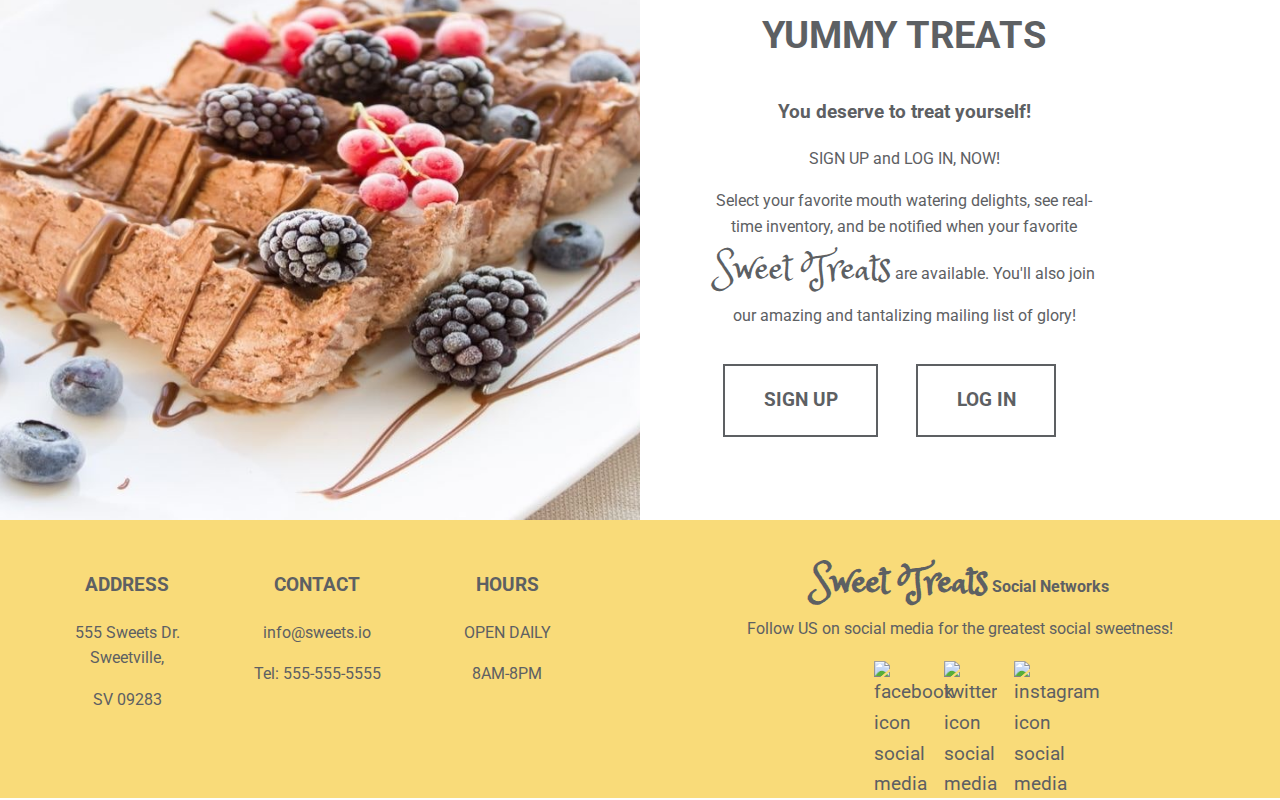
==== commit 8249ccc0: "Update index.html" ====
--- a/index.html
+++ b/index.html
@@ -168,7 +168,7 @@
             yourself with amazing -- <span class="brand">Sweet Treats</span>.
           </p>
           <p>
-            <a class="dark-button" href="sweets.html">ABOUT</a>
+            <a class="dark-button" href="about.html">ABOUT</a>
           </p>
         </div>
       </div>
--- a/css/index.css
+++ b/css/index.css
@@ -110,6 +110,7 @@
 
 .text-width {
   max-width: 400px;
+  margin: 4em 0;
 }
 
 /* Announcement banner */
@@ -128,7 +129,8 @@
 
 .main-header,
 .about-main-header,
-.sweets-main-header {
+.sweets-main-header,
+.inventory-main-header {
   display: flex;
   justify-content: space-around;
   align-items: center;
@@ -138,7 +140,8 @@
 }
 .main-header a:hover,
 .about-main-header a:hover,
-.sweets-main-header a:hover {
+.sweets-main-header a:hover,
+.inventory-main-header a:hover {
   transform: translateY(-5px);
   cursor: pointer;
 }
@@ -147,7 +150,15 @@
 }
 
 .log-in {
+  position: relative;
   text-align: right;
+}
+
+.hello-user {
+  position: absolute;
+  font-size: 1.2rem;
+  top: 0;
+  left: 15%;
 }
 
 /* REGISTER LOG IN FORMS */
@@ -226,7 +237,8 @@
 .enjoy-section,
 .getyours-section,
 .about-menu-section,
-.sweets-menu-section {
+.sweets-menu-section,
+.inventory-menu-section {
   background: var(--menu-background);
   display: flex;
   justify-content: center;
@@ -498,6 +510,17 @@
     width: 100%;
     padding: 1em;
   }
+
+  /*////////////////////////////// 
+// SWEETS.HTML
+ ////////////////////////////*/
+
+  .order1 {
+    order: 1;
+  }
+  .order2 {
+    order: 2;
+  }
 }
 
 @media (max-width: 400px) {
